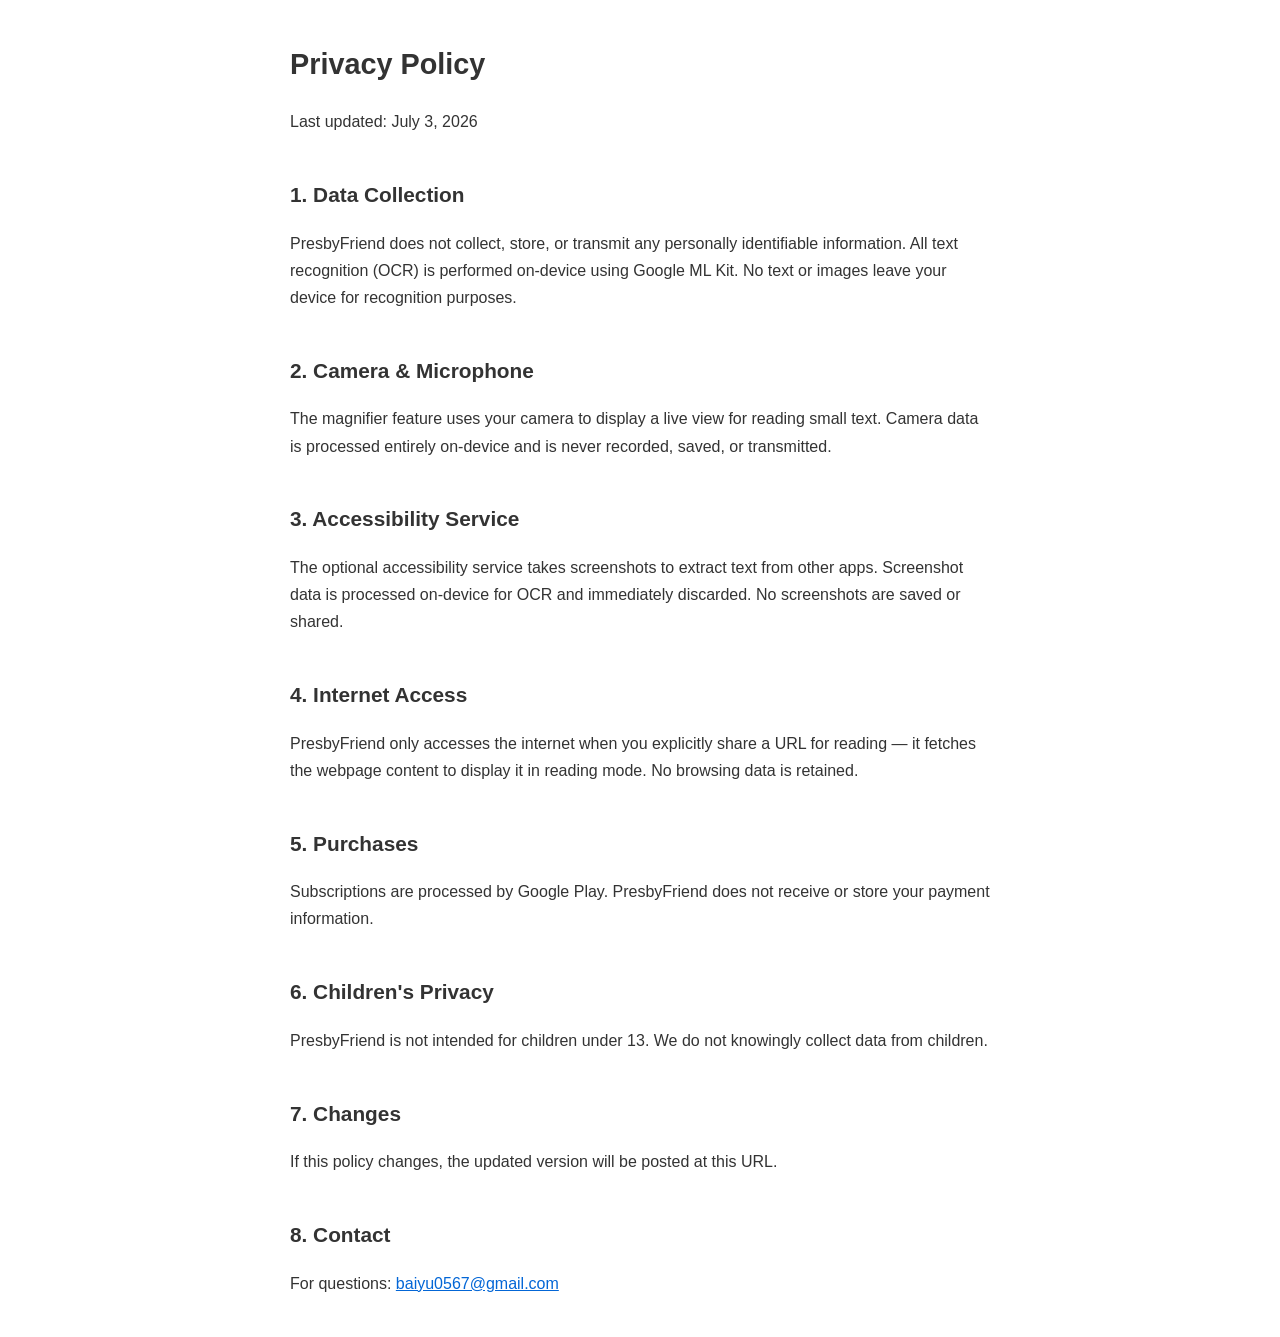
==== privacy/index.html @ 6368d8d5 "Add privacy policy page for Google Play submission Co-Authored-By: Claude Opus 4.7 <noreply@anthropi" ====
<!DOCTYPE html>
<html lang="en">
<head>
<meta charset="UTF-8">
<meta name="viewport" content="width=device-width, initial-scale=1.0">
<title>Privacy Policy — PresbyFriend</title>
<style>
  body { font-family: -apple-system, sans-serif; max-width: 700px; margin: 40px auto; padding: 0 20px; line-height: 1.7; color: #333; }
  h1 { font-size: 1.8em; }
  h2 { font-size: 1.3em; margin-top: 2em; }
  a { color: #0366d6; }
</style>
</head>
<body>
<h1>Privacy Policy</h1>
<p>Last updated: July 3, 2026</p>

<h2>1. Data Collection</h2>
<p>PresbyFriend does not collect, store, or transmit any personally identifiable information. All text recognition (OCR) is performed on-device using Google ML Kit. No text or images leave your device for recognition purposes.</p>

<h2>2. Camera & Microphone</h2>
<p>The magnifier feature uses your camera to display a live view for reading small text. Camera data is processed entirely on-device and is never recorded, saved, or transmitted.</p>

<h2>3. Accessibility Service</h2>
<p>The optional accessibility service takes screenshots to extract text from other apps. Screenshot data is processed on-device for OCR and immediately discarded. No screenshots are saved or shared.</p>

<h2>4. Internet Access</h2>
<p>PresbyFriend only accesses the internet when you explicitly share a URL for reading — it fetches the webpage content to display it in reading mode. No browsing data is retained.</p>

<h2>5. Purchases</h2>
<p>Subscriptions are processed by Google Play. PresbyFriend does not receive or store your payment information.</p>

<h2>6. Children's Privacy</h2>
<p>PresbyFriend is not intended for children under 13. We do not knowingly collect data from children.</p>

<h2>7. Changes</h2>
<p>If this policy changes, the updated version will be posted at this URL.</p>

<h2>8. Contact</h2>
<p>For questions: <a href="mailto:baiyu0567@gmail.com">baiyu0567@gmail.com</a></p>
</body>
</html>
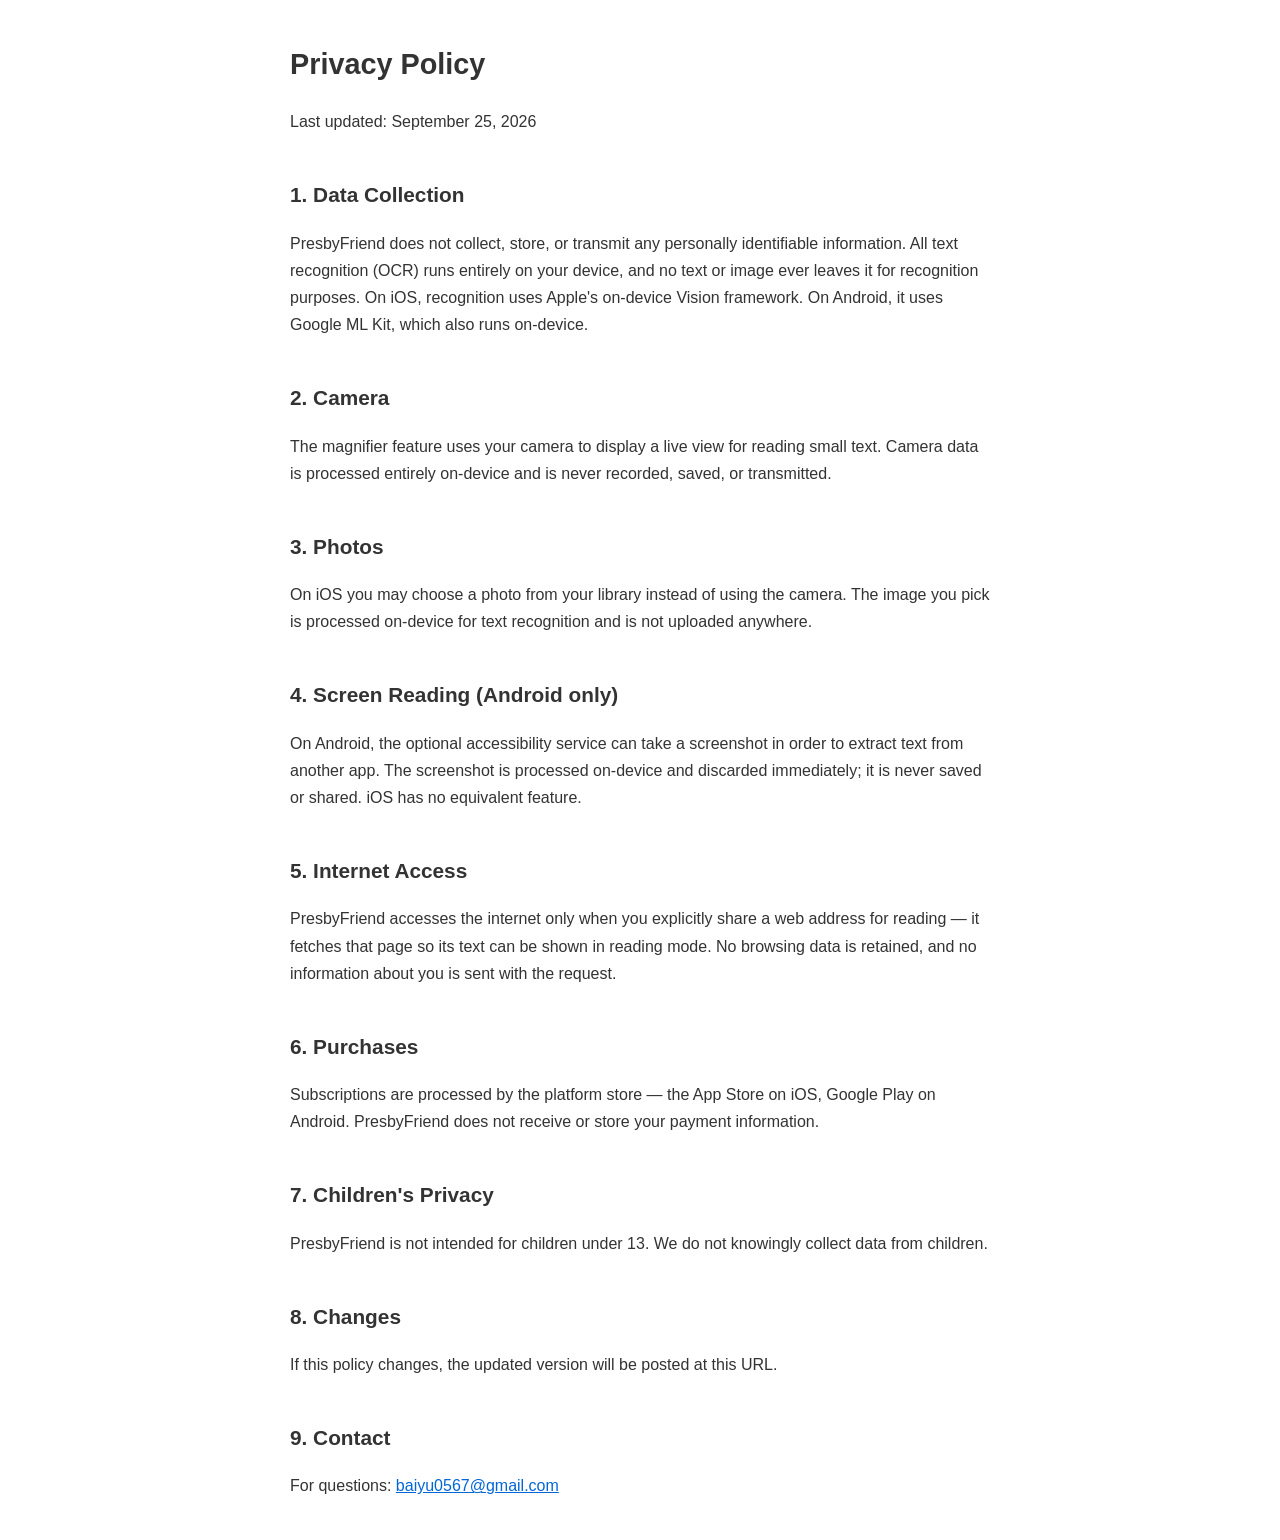
==== commit 7fd79f7e: "隐私政策改成同时覆盖 iOS 与 Android 原文只写了 Android：OCR 说成 Google ML Kit、有 Accessibility Service 一节、 购买说成由 Google" ====
--- a/privacy/index.html
+++ b/privacy/index.html
@@ -13,30 +13,33 @@
 </head>
 <body>
 <h1>Privacy Policy</h1>
-<p>Last updated: July 3, 2026</p>
+<p>Last updated: September 25, 2026</p>
 
 <h2>1. Data Collection</h2>
-<p>PresbyFriend does not collect, store, or transmit any personally identifiable information. All text recognition (OCR) is performed on-device using Google ML Kit. No text or images leave your device for recognition purposes.</p>
+<p>PresbyFriend does not collect, store, or transmit any personally identifiable information. All text recognition (OCR) runs entirely on your device, and no text or image ever leaves it for recognition purposes. On iOS, recognition uses Apple's on-device Vision framework. On Android, it uses Google ML Kit, which also runs on-device.</p>
 
-<h2>2. Camera & Microphone</h2>
+<h2>2. Camera</h2>
 <p>The magnifier feature uses your camera to display a live view for reading small text. Camera data is processed entirely on-device and is never recorded, saved, or transmitted.</p>
 
-<h2>3. Accessibility Service</h2>
-<p>The optional accessibility service takes screenshots to extract text from other apps. Screenshot data is processed on-device for OCR and immediately discarded. No screenshots are saved or shared.</p>
+<h2>3. Photos</h2>
+<p>On iOS you may choose a photo from your library instead of using the camera. The image you pick is processed on-device for text recognition and is not uploaded anywhere.</p>
 
-<h2>4. Internet Access</h2>
-<p>PresbyFriend only accesses the internet when you explicitly share a URL for reading — it fetches the webpage content to display it in reading mode. No browsing data is retained.</p>
+<h2>4. Screen Reading (Android only)</h2>
+<p>On Android, the optional accessibility service can take a screenshot in order to extract text from another app. The screenshot is processed on-device and discarded immediately; it is never saved or shared. iOS has no equivalent feature.</p>
 
-<h2>5. Purchases</h2>
-<p>Subscriptions are processed by Google Play. PresbyFriend does not receive or store your payment information.</p>
+<h2>5. Internet Access</h2>
+<p>PresbyFriend accesses the internet only when you explicitly share a web address for reading — it fetches that page so its text can be shown in reading mode. No browsing data is retained, and no information about you is sent with the request.</p>
 
-<h2>6. Children's Privacy</h2>
+<h2>6. Purchases</h2>
+<p>Subscriptions are processed by the platform store — the App Store on iOS, Google Play on Android. PresbyFriend does not receive or store your payment information.</p>
+
+<h2>7. Children's Privacy</h2>
 <p>PresbyFriend is not intended for children under 13. We do not knowingly collect data from children.</p>
 
-<h2>7. Changes</h2>
+<h2>8. Changes</h2>
 <p>If this policy changes, the updated version will be posted at this URL.</p>
 
-<h2>8. Contact</h2>
+<h2>9. Contact</h2>
 <p>For questions: <a href="mailto:baiyu0567@gmail.com">baiyu0567@gmail.com</a></p>
 </body>
 </html>
